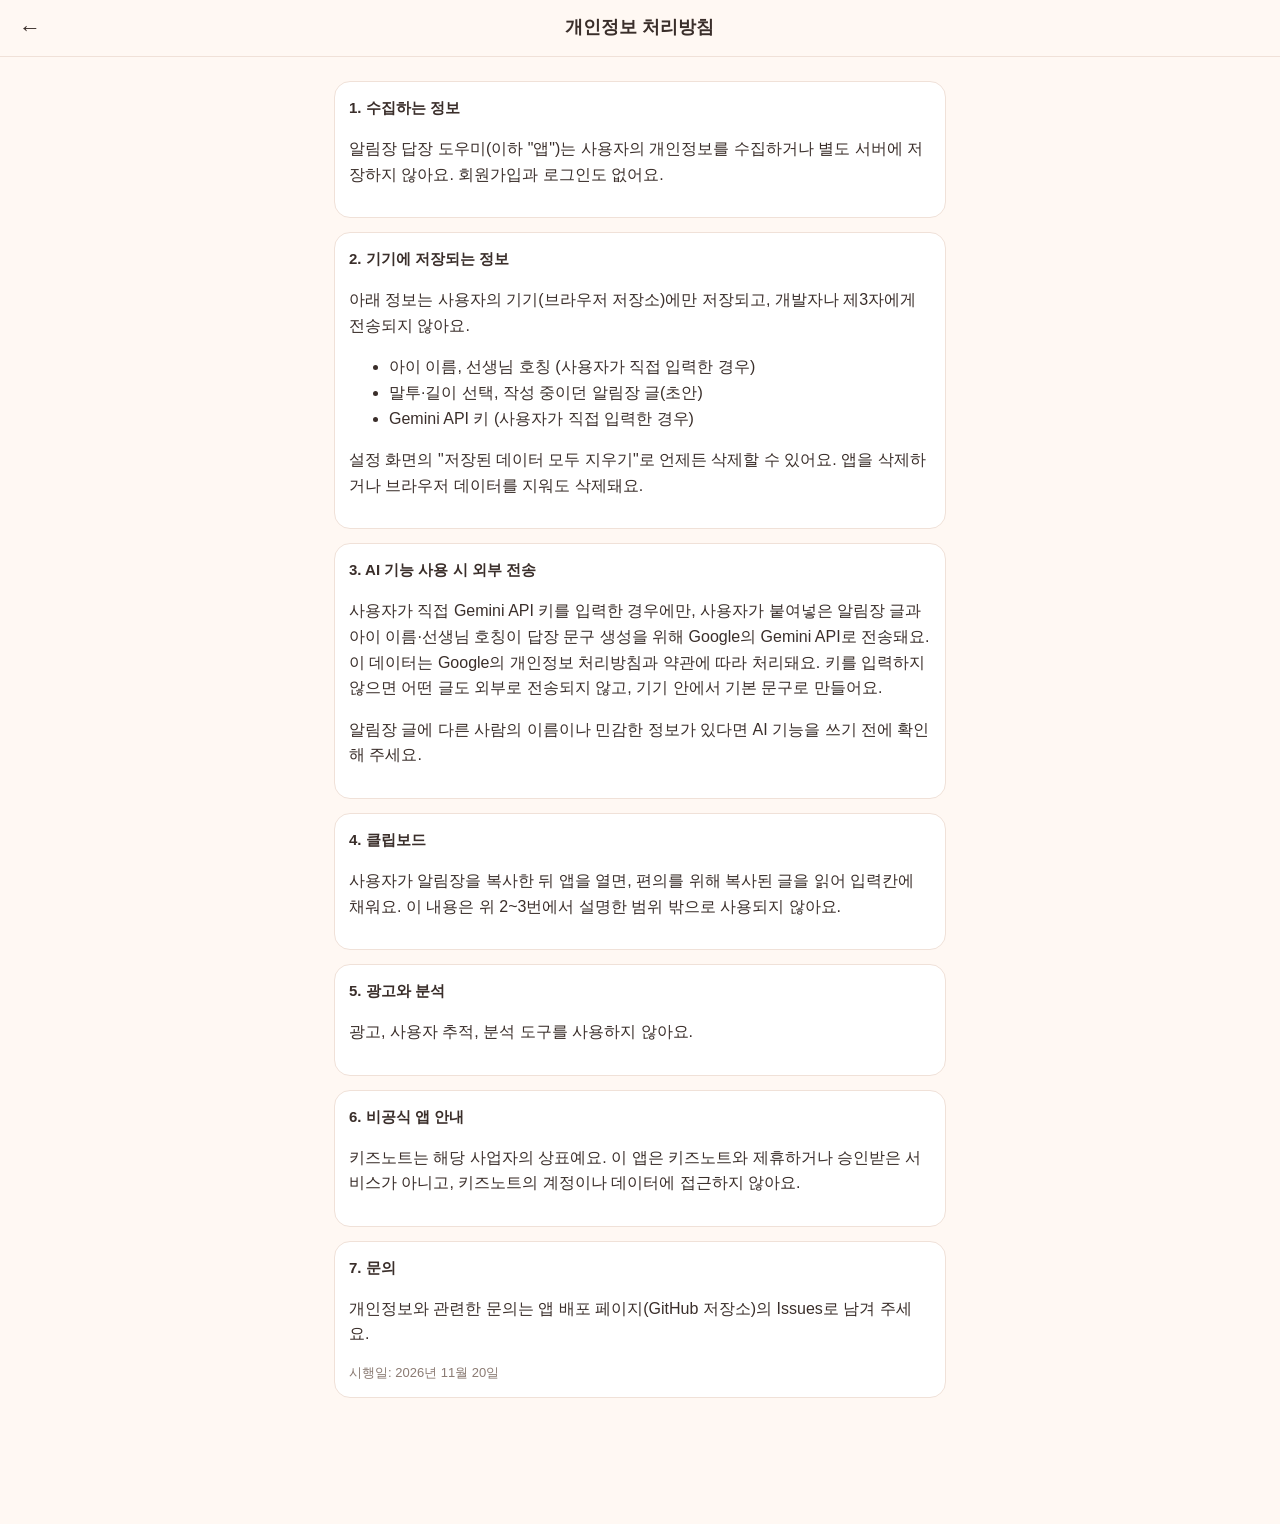
==== privacy.html @ 6c953822 "PWA 버전 1.0.0: 설치형 앱, 뒤로가기, 오프라인, 개인정보 처리방침" ====
<!DOCTYPE html>
<html lang="ko">
<head>
<meta charset="UTF-8">
<meta name="viewport" content="width=device-width, initial-scale=1, viewport-fit=cover">
<meta http-equiv="Content-Security-Policy" content="default-src 'self'; style-src 'self'; img-src 'self' data:; base-uri 'none'; form-action 'none'">
<title>개인정보 처리방침 · 알림장 답장 도우미</title>
<meta name="theme-color" content="#ff6a4d">
<meta name="color-scheme" content="light dark">
<link rel="icon" type="image/png" href="icon-192.png">
<link rel="stylesheet" href="style.css">
</head>
<body>
<header class="top">
  <a class="icon as-link" href="./" aria-label="앱으로 돌아가기">←</a>
  <h1>개인정보 처리방침</h1>
  <span class="icon vis-hidden"></span>
</header>
<main>
  <div class="card">
    <p class="sec-title">1. 수집하는 정보</p>
    <p>알림장 답장 도우미(이하 "앱")는 사용자의 개인정보를 수집하거나 별도 서버에 저장하지 않아요. 회원가입과 로그인도 없어요.</p>
  </div>
  <div class="card">
    <p class="sec-title">2. 기기에 저장되는 정보</p>
    <p>아래 정보는 사용자의 기기(브라우저 저장소)에만 저장되고, 개발자나 제3자에게 전송되지 않아요.</p>
    <ul>
      <li>아이 이름, 선생님 호칭 (사용자가 직접 입력한 경우)</li>
      <li>말투·길이 선택, 작성 중이던 알림장 글(초안)</li>
      <li>Gemini API 키 (사용자가 직접 입력한 경우)</li>
    </ul>
    <p>설정 화면의 "저장된 데이터 모두 지우기"로 언제든 삭제할 수 있어요. 앱을 삭제하거나 브라우저 데이터를 지워도 삭제돼요.</p>
  </div>
  <div class="card">
    <p class="sec-title">3. AI 기능 사용 시 외부 전송</p>
    <p>사용자가 직접 Gemini API 키를 입력한 경우에만, 사용자가 붙여넣은 알림장 글과 아이 이름·선생님 호칭이 답장 문구 생성을 위해 Google의 Gemini API로 전송돼요. 이 데이터는 Google의 개인정보 처리방침과 약관에 따라 처리돼요. 키를 입력하지 않으면 어떤 글도 외부로 전송되지 않고, 기기 안에서 기본 문구로 만들어요.</p>
    <p>알림장 글에 다른 사람의 이름이나 민감한 정보가 있다면 AI 기능을 쓰기 전에 확인해 주세요.</p>
  </div>
  <div class="card">
    <p class="sec-title">4. 클립보드</p>
    <p>사용자가 알림장을 복사한 뒤 앱을 열면, 편의를 위해 복사된 글을 읽어 입력칸에 채워요. 이 내용은 위 2~3번에서 설명한 범위 밖으로 사용되지 않아요.</p>
  </div>
  <div class="card">
    <p class="sec-title">5. 광고와 분석</p>
    <p>광고, 사용자 추적, 분석 도구를 사용하지 않아요.</p>
  </div>
  <div class="card">
    <p class="sec-title">6. 비공식 앱 안내</p>
    <p>키즈노트는 해당 사업자의 상표예요. 이 앱은 키즈노트와 제휴하거나 승인받은 서비스가 아니고, 키즈노트의 계정이나 데이터에 접근하지 않아요.</p>
  </div>
  <div class="card">
    <p class="sec-title">7. 문의</p>
    <p>개인정보와 관련한 문의는 앱 배포 페이지(GitHub 저장소)의 Issues로 남겨 주세요.</p>
    <p class="tiny">시행일: 2026년 11월 20일</p>
  </div>
</main>
</body>
</html>
---- style.css ----
:root{
  color-scheme: light dark;
  --bg:#fff8f3; --card:#ffffff; --ink:#3a2e2a; --sub:#8a7a72; --line:#f0e1d8;
  --accent:#ff6a4d; --accent-d:#e5543a; --soft:#ffe9e1;
  --st:env(safe-area-inset-top,0px); --sr:env(safe-area-inset-right,0px);
  --sb:env(safe-area-inset-bottom,0px); --sl:env(safe-area-inset-left,0px);
}
@media (prefers-color-scheme: dark){
  :root{ --bg:#1f1a18; --card:#2a2321; --ink:#f4e9e3; --sub:#b8a79e; --line:#3d3330; --soft:#3b2823; }
}
[hidden]{display:none !important}
*{box-sizing:border-box}
html{-webkit-text-size-adjust:100%}
body{
  margin:0; background:var(--bg); color:var(--ink);
  font:16px/1.6 -apple-system,BlinkMacSystemFont,"Apple SD Gothic Neo","Noto Sans KR","Malgun Gothic",sans-serif;
  overscroll-behavior-y:contain; touch-action:manipulation; -webkit-tap-highlight-color:transparent;
  min-height:100vh; min-height:100dvh;
}
button,input,textarea{font:inherit;color:inherit}
button{cursor:pointer}

/* 상단 바 */
.top{
  position:sticky; top:0; z-index:5; display:flex; align-items:center; gap:4px;
  padding:calc(6px + var(--st)) calc(8px + var(--sr)) 6px calc(8px + var(--sl));
  background:var(--bg); border-bottom:1px solid var(--line);
}
.top h1{flex:1; margin:0; text-align:center; font-size:18px; line-height:1.3}
.icon{width:44px; height:44px; border:0; background:transparent; border-radius:12px; font-size:22px; line-height:1; color:var(--ink)}
.icon:active{background:var(--soft)}
.icon.sm{width:36px; height:36px; font-size:16px}
.icon.as-link{display:flex; align-items:center; justify-content:center; text-decoration:none}
.vis-hidden{visibility:hidden}

/* 본문 */
main{max-width:640px; margin:0 auto; padding:14px calc(14px + var(--sr)) calc(112px + var(--sb)) calc(14px + var(--sl))}
.card{background:var(--card); border:1px solid var(--line); border-radius:16px; padding:14px; margin-bottom:14px}
label.t{display:block; font-size:14px; font-weight:700; margin:0 0 6px}
label.t.gap{margin-top:14px}
textarea,input[type=text],input[type=password]{
  width:100%; min-height:48px; border:1px solid var(--line); border-radius:12px; padding:11px 12px;
  font-size:16px; background:var(--bg); resize:vertical;
}
textarea:focus,input:focus{outline:2px solid var(--accent); outline-offset:0}
#note{min-height:180px}
.row{display:flex; gap:8px; flex-wrap:wrap}
.row.nowrap{flex-wrap:nowrap}
.row.mt{margin-top:10px}
.grow{flex:1}
.chip{min-height:44px; border:1px solid var(--line); background:var(--bg); border-radius:999px; padding:8px 16px; font-size:15px}
.chip.on{background:var(--accent); border-color:var(--accent); color:#fff; font-weight:700}
.btn{display:block; width:100%; min-height:52px; border:0; border-radius:14px; background:var(--accent); color:#fff; font-size:17px; font-weight:700; padding:14px}
.btn:active{background:var(--accent-d)}
.btn:disabled{opacity:.6}
.btn.ghost{background:var(--soft); color:var(--accent-d); width:auto; min-height:44px; padding:9px 16px; font-size:15px}
.btn.ghost.full{width:100%}
.btn.line{background:transparent; border:1px solid var(--line); color:var(--ink); width:100%; min-height:48px; font-size:15px; font-weight:600}
.tiny{font-size:13px; color:var(--sub); margin:8px 0 0; line-height:1.5}
.notice{font-size:14px; background:var(--soft); border-radius:12px; padding:10px 12px; margin-bottom:12px}
.banner{display:flex; align-items:center; gap:8px; background:var(--soft); border-radius:14px; padding:8px 8px 8px 14px; margin-bottom:14px; font-size:14px}
.banner span{flex:1}
.grid2{display:grid; grid-template-columns:1fr 1fr; gap:10px}
.field{margin-bottom:14px}
.field:last-child{margin-bottom:0}
.pw{position:relative}
.pw input{padding-right:64px}
.pw button{position:absolute; right:4px; top:4px; min-height:40px; border:0; background:transparent; color:var(--accent-d); font-weight:700; padding:0 12px}
.link{display:block; padding:12px 2px; color:var(--ink); text-decoration:none; border-top:1px solid var(--line)}
.sec-title{font-size:15px; font-weight:800; margin:0 0 10px}

/* 결과 */
.res-actions{display:flex; justify-content:flex-end; margin:0 0 10px}
.reply textarea{min-height:140px; font-size:16px; line-height:1.65}
.reply .bar{display:flex; justify-content:space-between; align-items:center; margin-top:10px}
.tag{font-size:13px; color:var(--sub)}
details summary{cursor:pointer; font-weight:700; font-size:14px; min-height:32px}
.src{white-space:pre-wrap; font-size:14px; color:var(--sub); margin:8px 0 0}

/* 하단 고정 버튼 */
.bottombar{
  position:fixed; left:0; right:0; bottom:0; z-index:6;
  padding:12px calc(14px + var(--sr)) calc(12px + var(--sb)) calc(14px + var(--sl));
  background:linear-gradient(to top,var(--bg) 72%,transparent);
}
.bottombar .btn{max-width:612px; margin:0 auto}

.toast{
  position:fixed; left:50%; bottom:calc(92px + var(--sb)); transform:translateX(-50%);
  max-width:calc(100% - 32px); background:#333; color:#fff; padding:11px 18px; border-radius:999px;
  font-size:14px; opacity:0; pointer-events:none; transition:opacity .2s; z-index:20; text-align:center;
}
.toast.show{opacity:.96}
.foot{font-size:12px; color:var(--sub); text-align:center; margin:18px 8px 0; line-height:1.6}

@media (prefers-reduced-motion: reduce){ .toast{transition:none} }
@media (min-width:700px){ main{padding-top:24px} }
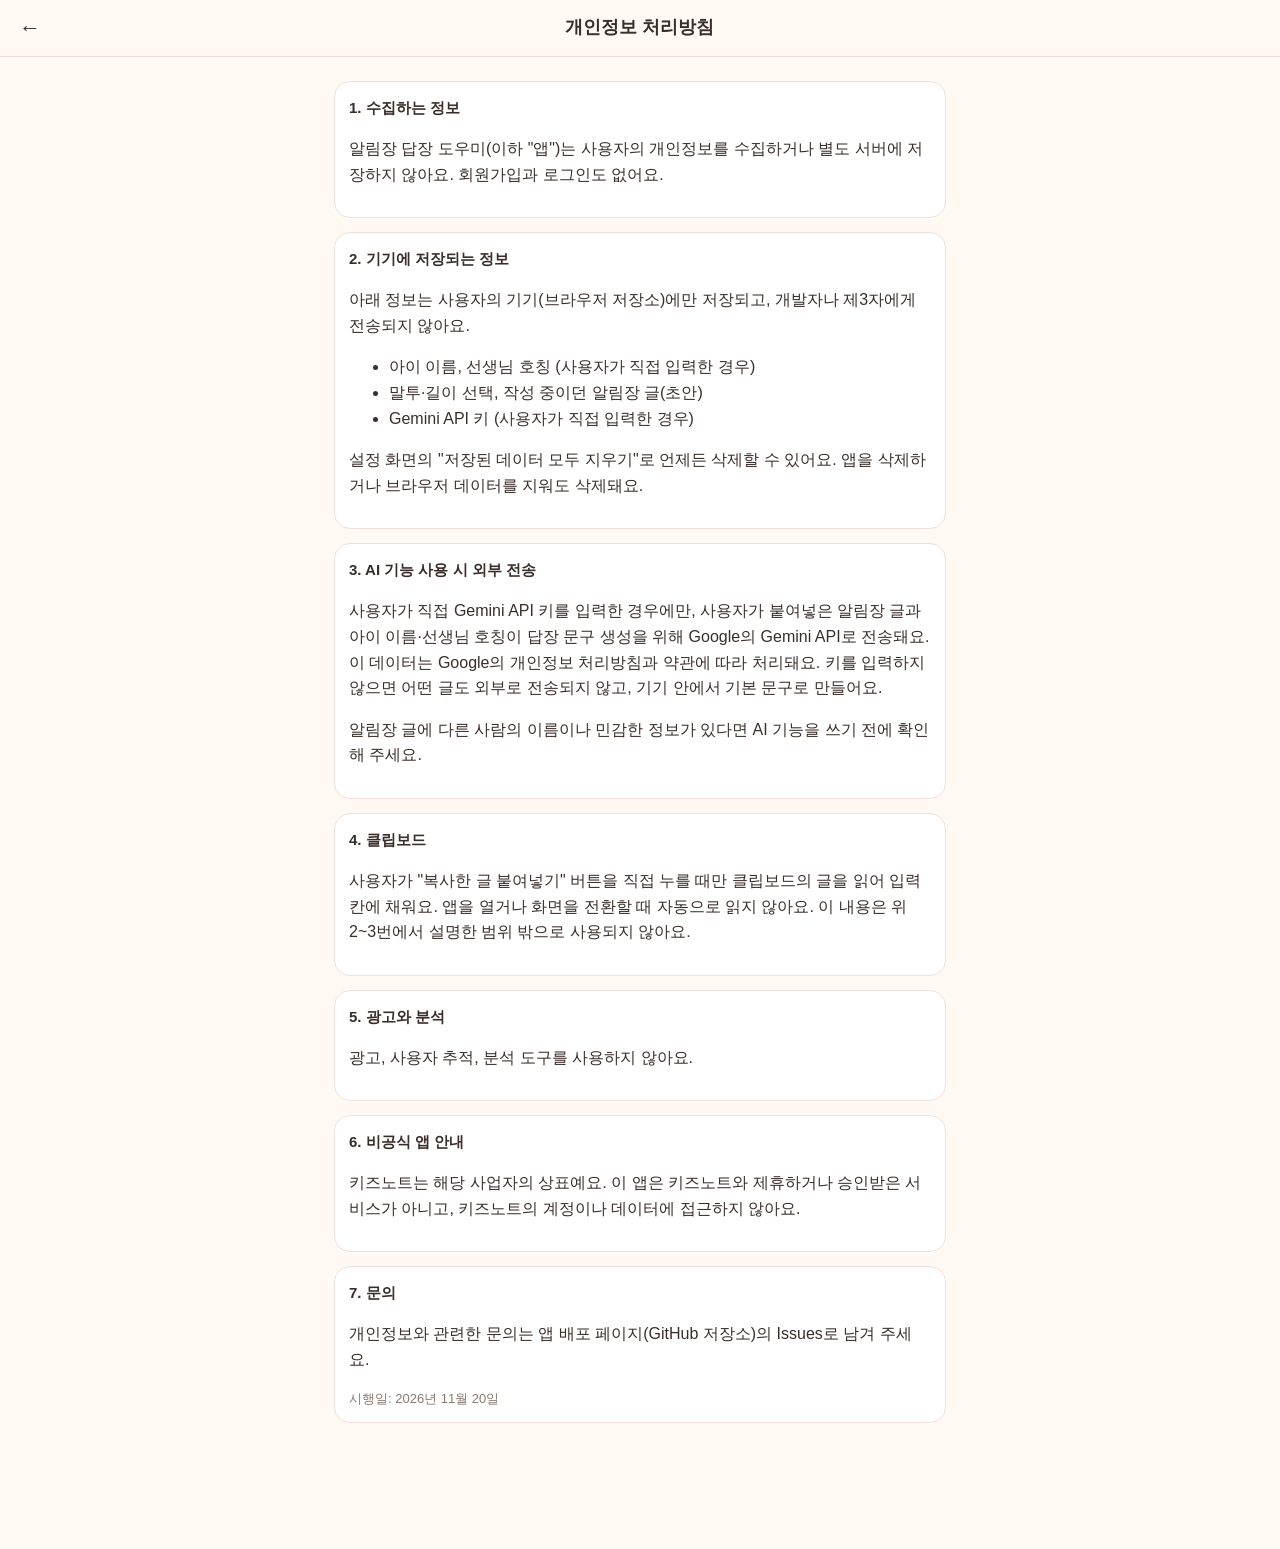
==== commit 41d6c8ae: "v1.1.1: 클립보드 자동 불러오기 제거, 수동 붙여넣기만" ====
--- a/privacy.html
+++ b/privacy.html
@@ -38,7 +38,7 @@
   </div>
   <div class="card">
     <p class="sec-title">4. 클립보드</p>
-    <p>사용자가 알림장을 복사한 뒤 앱을 열면, 편의를 위해 복사된 글을 읽어 입력칸에 채워요. 이 내용은 위 2~3번에서 설명한 범위 밖으로 사용되지 않아요.</p>
+    <p>사용자가 "복사한 글 붙여넣기" 버튼을 직접 누를 때만 클립보드의 글을 읽어 입력칸에 채워요. 앱을 열거나 화면을 전환할 때 자동으로 읽지 않아요. 이 내용은 위 2~3번에서 설명한 범위 밖으로 사용되지 않아요.</p>
   </div>
   <div class="card">
     <p class="sec-title">5. 광고와 분석</p>
